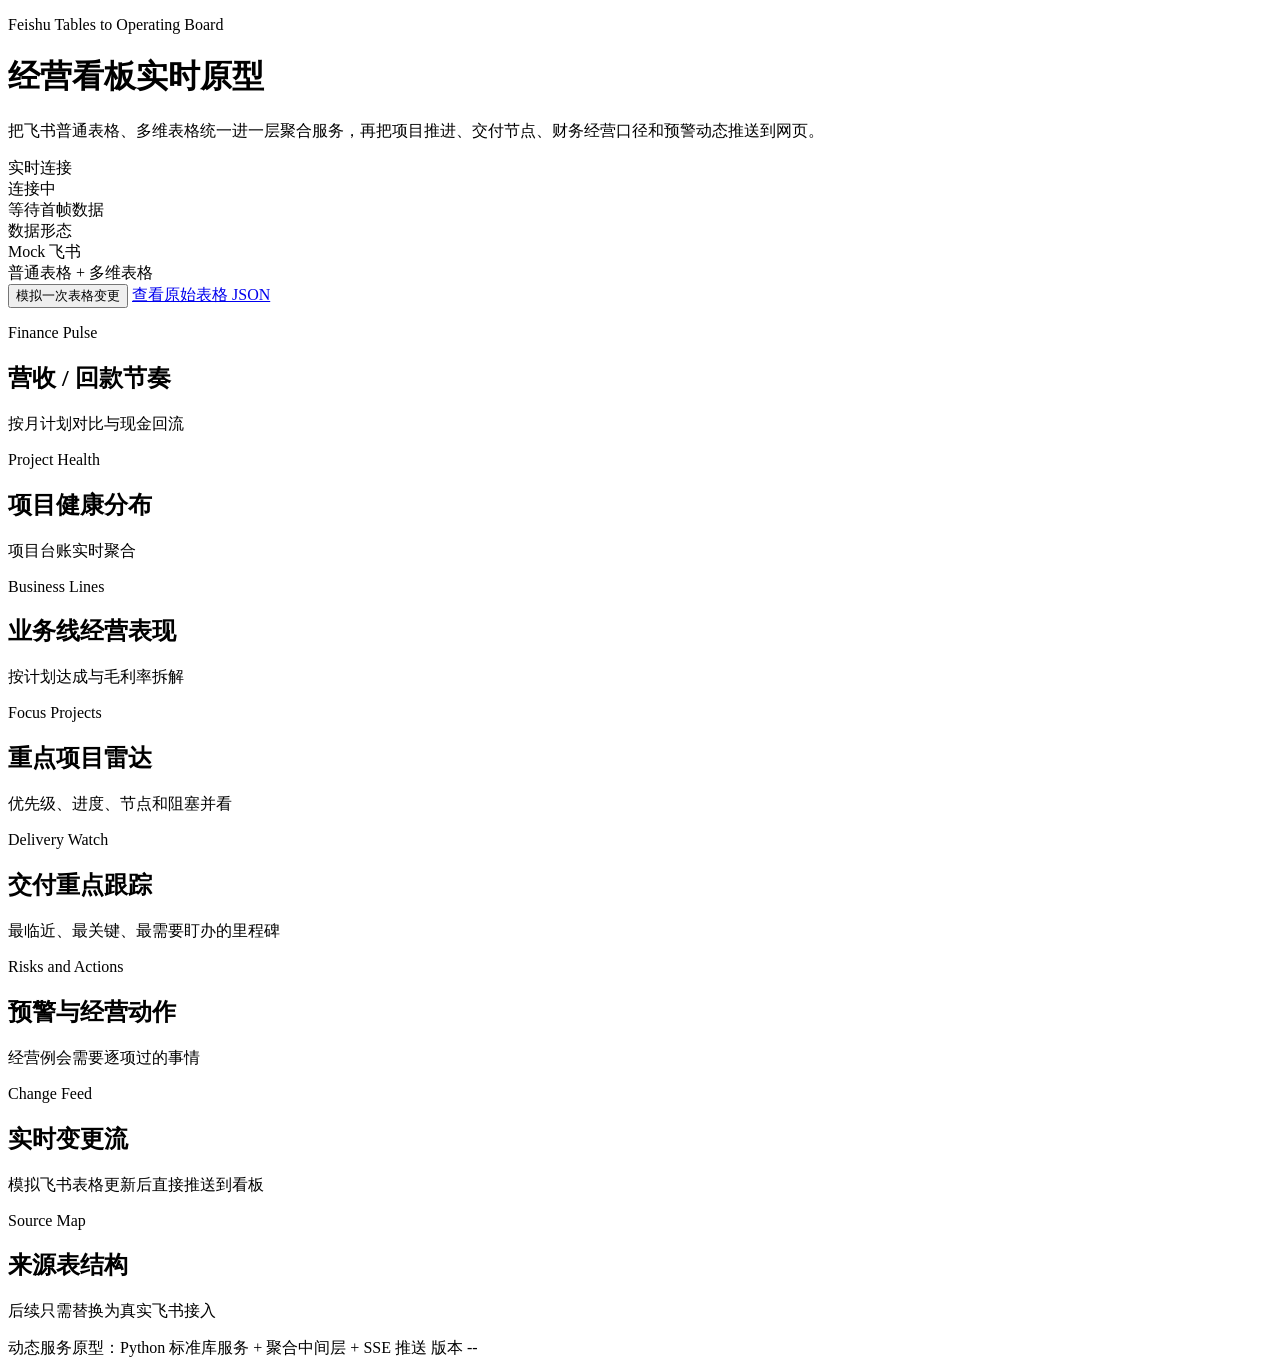
==== feishu-live-demo/static/index.html @ 179b4543 "feat: 添加飞书实时经营看板 demo" ====
<!DOCTYPE html>
<html lang="zh-CN">
<head>
  <meta charset="UTF-8">
  <meta name="viewport" content="width=device-width, initial-scale=1.0">
  <title>飞书经营看板实时原型</title>
  <link rel="stylesheet" href="/styles.css">
</head>
<body>
  <div class="background-wash"></div>
  <header class="hero">
    <div class="hero-copy">
      <p class="eyebrow">Feishu Tables to Operating Board</p>
      <h1>经营看板实时原型</h1>
      <p class="deck">
        把飞书普通表格、多维表格统一进一层聚合服务，再把项目推进、交付节点、财务经营口径和预警动态推送到网页。
      </p>
      <div class="architecture-strip" id="architectureStrip"></div>
    </div>
    <div class="hero-actions">
      <div class="status-card">
        <div class="status-head">
          <span class="status-dot" id="streamDot"></span>
          <span class="status-label">实时连接</span>
        </div>
        <div class="status-main" id="streamStatus">连接中</div>
        <div class="status-sub" id="lastUpdated">等待首帧数据</div>
      </div>
      <div class="status-card">
        <div class="status-label">数据形态</div>
        <div class="status-main" id="sourceMode">Mock 飞书</div>
        <div class="status-sub" id="sourceShape">普通表格 + 多维表格</div>
      </div>
      <div class="button-row">
        <button id="simulateBtn" class="action-button solid">模拟一次表格变更</button>
        <a class="action-button ghost" href="/api/tables" target="_blank" rel="noreferrer">查看原始表格 JSON</a>
      </div>
    </div>
  </header>

  <main class="page">
    <section class="kpi-grid" id="kpiGrid"></section>

    <section class="dashboard-grid">
      <article class="panel panel-span-7">
        <div class="panel-head">
          <div>
            <p class="panel-kicker">Finance Pulse</p>
            <h2>营收 / 回款节奏</h2>
          </div>
          <p class="panel-meta" id="trendMeta">按月计划对比与现金回流</p>
        </div>
        <div id="trendChart" class="trend-shell"></div>
      </article>

      <article class="panel panel-span-5">
        <div class="panel-head">
          <div>
            <p class="panel-kicker">Project Health</p>
            <h2>项目健康分布</h2>
          </div>
          <p class="panel-meta">项目台账实时聚合</p>
        </div>
        <div class="health-layout">
          <div id="healthDonut"></div>
          <div id="sourceSummary" class="source-summary"></div>
        </div>
      </article>

      <article class="panel panel-span-5">
        <div class="panel-head">
          <div>
            <p class="panel-kicker">Business Lines</p>
            <h2>业务线经营表现</h2>
          </div>
          <p class="panel-meta">按计划达成与毛利率拆解</p>
        </div>
        <div id="linePerformance" class="line-performance"></div>
      </article>

      <article class="panel panel-span-7">
        <div class="panel-head">
          <div>
            <p class="panel-kicker">Focus Projects</p>
            <h2>重点项目雷达</h2>
          </div>
          <p class="panel-meta">优先级、进度、节点和阻塞并看</p>
        </div>
        <div id="projectList" class="project-list"></div>
      </article>

      <article class="panel panel-span-7">
        <div class="panel-head">
          <div>
            <p class="panel-kicker">Delivery Watch</p>
            <h2>交付重点跟踪</h2>
          </div>
          <p class="panel-meta">最临近、最关键、最需要盯办的里程碑</p>
        </div>
        <div id="deliveryTable" class="table-shell"></div>
      </article>

      <article class="panel panel-span-5">
        <div class="panel-head">
          <div>
            <p class="panel-kicker">Risks and Actions</p>
            <h2>预警与经营动作</h2>
          </div>
          <p class="panel-meta">经营例会需要逐项过的事情</p>
        </div>
        <div id="alertsList" class="alerts-list"></div>
        <div class="divider"></div>
        <div id="actionBoard" class="action-board"></div>
      </article>

      <article class="panel panel-span-7">
        <div class="panel-head">
          <div>
            <p class="panel-kicker">Change Feed</p>
            <h2>实时变更流</h2>
          </div>
          <p class="panel-meta">模拟飞书表格更新后直接推送到看板</p>
        </div>
        <div id="activityFeed" class="activity-feed"></div>
      </article>

      <article class="panel panel-span-5">
        <div class="panel-head">
          <div>
            <p class="panel-kicker">Source Map</p>
            <h2>来源表结构</h2>
          </div>
          <p class="panel-meta">后续只需替换为真实飞书接入</p>
        </div>
        <div id="sourceTables" class="source-tables"></div>
      </article>
    </section>
  </main>

  <footer class="footer">
    <span>动态服务原型：Python 标准库服务 + 聚合中间层 + SSE 推送</span>
    <span id="footerVersion">版本 --</span>
  </footer>

  <script src="/app.js"></script>
</body>
</html>
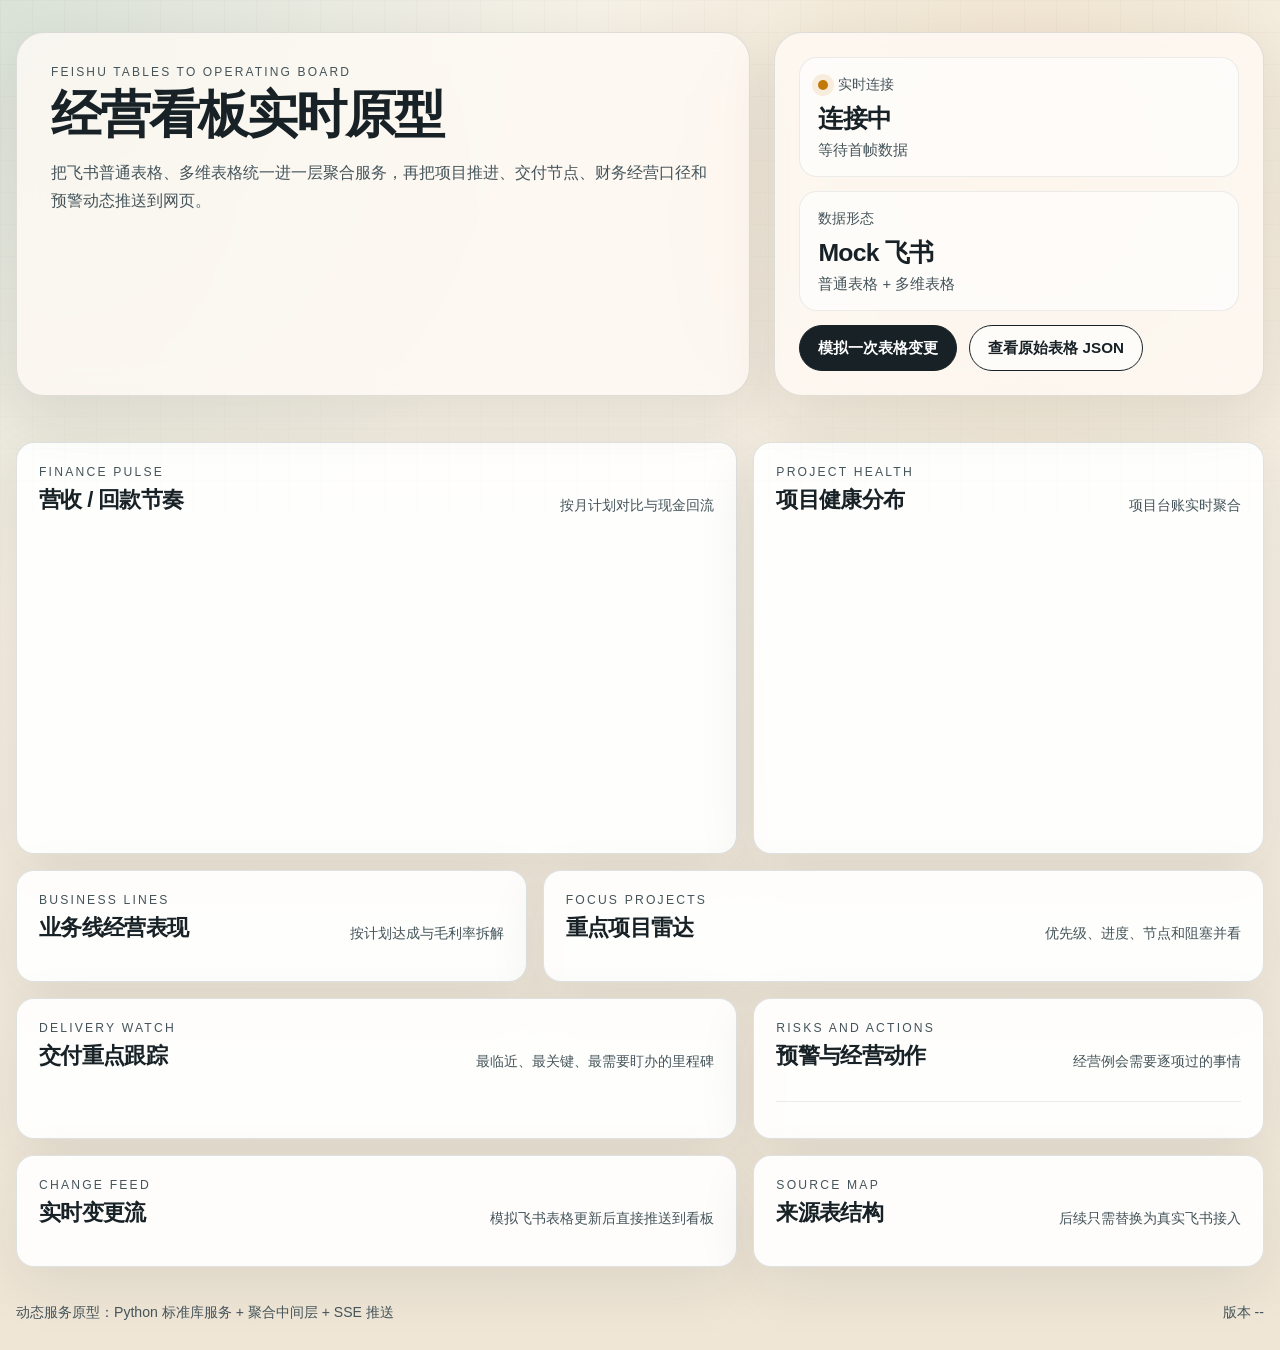
==== commit 23574663: "docs: improve demo docs and fix Pages asset paths" ====
--- a/feishu-live-demo/static/index.html
+++ b/feishu-live-demo/static/index.html
@@ -4,7 +4,7 @@
   <meta charset="UTF-8">
   <meta name="viewport" content="width=device-width, initial-scale=1.0">
   <title>飞书经营看板实时原型</title>
-  <link rel="stylesheet" href="/styles.css">
+  <link rel="stylesheet" href="./styles.css">
 </head>
 <body>
   <div class="background-wash"></div>
@@ -33,7 +33,7 @@
       </div>
       <div class="button-row">
         <button id="simulateBtn" class="action-button solid">模拟一次表格变更</button>
-        <a class="action-button ghost" href="/api/tables" target="_blank" rel="noreferrer">查看原始表格 JSON</a>
+        <a id="tablesLink" class="action-button ghost" href="../data/mock_feishu_tables.json" target="_blank" rel="noreferrer">查看原始表格 JSON</a>
       </div>
     </div>
   </header>
@@ -142,6 +142,6 @@
     <span id="footerVersion">版本 --</span>
   </footer>
 
-  <script src="/app.js"></script>
+  <script src="./app.js"></script>
 </body>
 </html>
--- a/feishu-live-demo/static/styles.css
+++ b/feishu-live-demo/static/styles.css
@@ -0,0 +1,738 @@
+:root {
+  --paper: #f6f1e7;
+  --paper-strong: #fbf7f0;
+  --ink: #172126;
+  --ink-soft: #44545a;
+  --border: rgba(62, 80, 86, 0.16);
+  --panel: rgba(255, 251, 245, 0.8);
+  --panel-strong: rgba(255, 255, 255, 0.92);
+  --teal: #0f766e;
+  --teal-soft: rgba(15, 118, 110, 0.12);
+  --amber: #c17a0a;
+  --amber-soft: rgba(193, 122, 10, 0.14);
+  --rose: #b85c38;
+  --rose-soft: rgba(184, 92, 56, 0.14);
+  --slate: #5d6d70;
+  --slate-soft: rgba(93, 109, 112, 0.14);
+  --critical: #9f2d28;
+  --warning: #c17a0a;
+  --attention: #4c6b72;
+  --green: #177245;
+  --shadow: 0 18px 60px rgba(35, 36, 30, 0.09);
+  --radius-lg: 28px;
+  --radius-md: 18px;
+  --radius-sm: 12px;
+}
+
+* {
+  box-sizing: border-box;
+}
+
+html {
+  font-size: 16px;
+}
+
+body {
+  margin: 0;
+  min-height: 100vh;
+  color: var(--ink);
+  background:
+    radial-gradient(circle at top left, rgba(15, 118, 110, 0.12), transparent 32%),
+    radial-gradient(circle at 80% 10%, rgba(193, 122, 10, 0.12), transparent 28%),
+    linear-gradient(180deg, #f6f1e7 0%, #efe6d6 100%);
+  font-family: "IBM Plex Sans", "Segoe UI", sans-serif;
+}
+
+.background-wash {
+  position: fixed;
+  inset: 0;
+  pointer-events: none;
+  background-image:
+    linear-gradient(rgba(23, 33, 38, 0.04) 1px, transparent 1px),
+    linear-gradient(90deg, rgba(23, 33, 38, 0.04) 1px, transparent 1px);
+  background-size: 32px 32px;
+  mask-image: linear-gradient(180deg, rgba(0, 0, 0, 0.42), transparent 88%);
+}
+
+.hero,
+.page,
+.footer {
+  width: min(1440px, calc(100vw - 32px));
+  margin: 0 auto;
+}
+
+.hero {
+  display: grid;
+  grid-template-columns: 1.35fr 0.9fr;
+  gap: 24px;
+  padding: 32px 0 18px;
+  position: relative;
+}
+
+.hero-copy,
+.hero-actions {
+  background: var(--panel);
+  border: 1px solid var(--border);
+  border-radius: var(--radius-lg);
+  box-shadow: var(--shadow);
+  backdrop-filter: blur(14px);
+}
+
+.hero-copy {
+  padding: 32px 34px 28px;
+}
+
+.eyebrow {
+  margin: 0 0 12px;
+  text-transform: uppercase;
+  letter-spacing: 0.18em;
+  font-size: 0.75rem;
+  color: var(--ink-soft);
+}
+
+.hero h1 {
+  margin: 0;
+  font-size: clamp(2.3rem, 4vw, 4.2rem);
+  line-height: 0.95;
+  font-weight: 720;
+  letter-spacing: -0.04em;
+}
+
+.deck {
+  max-width: 54rem;
+  margin: 18px 0 0;
+  font-size: 1.02rem;
+  line-height: 1.72;
+  color: var(--ink-soft);
+}
+
+.architecture-strip {
+  margin-top: 28px;
+  display: flex;
+  flex-wrap: wrap;
+  gap: 12px;
+}
+
+.arch-pill {
+  display: inline-flex;
+  align-items: center;
+  gap: 10px;
+  padding: 10px 14px;
+  border: 1px solid rgba(23, 33, 38, 0.12);
+  border-radius: 999px;
+  background: rgba(255, 255, 255, 0.62);
+  font-size: 0.9rem;
+}
+
+.arch-index {
+  display: inline-grid;
+  place-items: center;
+  width: 22px;
+  height: 22px;
+  border-radius: 999px;
+  background: var(--teal);
+  color: white;
+  font-size: 0.76rem;
+  font-weight: 700;
+}
+
+.hero-actions {
+  padding: 24px;
+  display: flex;
+  flex-direction: column;
+  gap: 14px;
+  justify-content: space-between;
+}
+
+.status-card {
+  padding: 18px 18px 16px;
+  border-radius: var(--radius-md);
+  background: rgba(255, 255, 255, 0.64);
+  border: 1px solid rgba(23, 33, 38, 0.08);
+}
+
+.status-head,
+.status-label {
+  display: flex;
+  align-items: center;
+  gap: 10px;
+  color: var(--ink-soft);
+  font-size: 0.86rem;
+}
+
+.status-main {
+  margin-top: 8px;
+  font-size: 1.55rem;
+  font-weight: 700;
+  letter-spacing: -0.03em;
+}
+
+.status-sub {
+  margin-top: 6px;
+  color: var(--ink-soft);
+  font-size: 0.92rem;
+}
+
+.status-dot {
+  width: 10px;
+  height: 10px;
+  border-radius: 50%;
+  background: var(--amber);
+  box-shadow: 0 0 0 6px rgba(193, 122, 10, 0.12);
+}
+
+.status-dot.live {
+  background: var(--green);
+  box-shadow: 0 0 0 6px rgba(23, 114, 69, 0.12);
+}
+
+.status-dot.offline {
+  background: var(--rose);
+  box-shadow: 0 0 0 6px rgba(184, 92, 56, 0.12);
+}
+
+.button-row {
+  display: flex;
+  flex-wrap: wrap;
+  gap: 12px;
+}
+
+.action-button {
+  display: inline-flex;
+  align-items: center;
+  justify-content: center;
+  min-height: 46px;
+  padding: 0 18px;
+  border-radius: 999px;
+  text-decoration: none;
+  font-weight: 600;
+  font-size: 0.95rem;
+  border: 1px solid var(--ink);
+  cursor: pointer;
+  transition: transform 0.18s ease, box-shadow 0.18s ease, background 0.18s ease;
+}
+
+.action-button:hover {
+  transform: translateY(-1px);
+  box-shadow: 0 12px 30px rgba(23, 33, 38, 0.09);
+}
+
+.action-button.solid {
+  background: var(--ink);
+  color: white;
+}
+
+.action-button.ghost {
+  color: var(--ink);
+  background: rgba(255, 255, 255, 0.58);
+}
+
+.page {
+  padding-bottom: 28px;
+}
+
+.kpi-grid {
+  display: grid;
+  grid-template-columns: repeat(5, minmax(0, 1fr));
+  gap: 16px;
+  margin: 10px 0 18px;
+}
+
+.kpi-card,
+.panel {
+  background: var(--panel-strong);
+  border: 1px solid var(--border);
+  border-radius: var(--radius-md);
+  box-shadow: var(--shadow);
+}
+
+.kpi-card {
+  padding: 18px 18px 16px;
+  position: relative;
+  overflow: hidden;
+}
+
+.kpi-card::before {
+  content: "";
+  position: absolute;
+  inset: 0 auto auto 0;
+  width: 100%;
+  height: 4px;
+}
+
+.tone-teal::before {
+  background: linear-gradient(90deg, #0f766e, #47b6a7);
+}
+
+.tone-ink::before {
+  background: linear-gradient(90deg, #172126, #4c6b72);
+}
+
+.tone-amber::before {
+  background: linear-gradient(90deg, #c17a0a, #e8b24b);
+}
+
+.tone-rose::before {
+  background: linear-gradient(90deg, #b85c38, #e59c79);
+}
+
+.tone-slate::before {
+  background: linear-gradient(90deg, #5d6d70, #90a6aa);
+}
+
+.kpi-label {
+  color: var(--ink-soft);
+  font-size: 0.88rem;
+}
+
+.kpi-value {
+  margin-top: 10px;
+  font-size: 1.9rem;
+  font-weight: 730;
+  letter-spacing: -0.04em;
+}
+
+.kpi-detail,
+.kpi-signal {
+  margin-top: 8px;
+  color: var(--ink-soft);
+  font-size: 0.92rem;
+  line-height: 1.5;
+}
+
+.dashboard-grid {
+  display: grid;
+  grid-template-columns: repeat(12, minmax(0, 1fr));
+  gap: 16px;
+}
+
+.panel {
+  padding: 22px;
+}
+
+.panel-span-7 {
+  grid-column: span 7;
+}
+
+.panel-span-5 {
+  grid-column: span 5;
+}
+
+.panel-head {
+  display: flex;
+  align-items: flex-end;
+  justify-content: space-between;
+  gap: 16px;
+  margin-bottom: 16px;
+}
+
+.panel-kicker {
+  margin: 0 0 6px;
+  font-size: 0.76rem;
+  text-transform: uppercase;
+  letter-spacing: 0.18em;
+  color: var(--ink-soft);
+}
+
+.panel h2 {
+  margin: 0;
+  font-size: 1.38rem;
+  letter-spacing: -0.03em;
+}
+
+.panel-meta {
+  margin: 0;
+  color: var(--ink-soft);
+  font-size: 0.9rem;
+}
+
+.trend-shell {
+  min-height: 300px;
+}
+
+.trend-svg {
+  width: 100%;
+  height: auto;
+  display: block;
+}
+
+.trend-legend {
+  display: flex;
+  flex-wrap: wrap;
+  gap: 16px;
+  margin-top: 16px;
+  color: var(--ink-soft);
+  font-size: 0.88rem;
+}
+
+.legend-swatch {
+  width: 12px;
+  height: 12px;
+  border-radius: 999px;
+  display: inline-block;
+  margin-right: 8px;
+}
+
+.health-layout {
+  display: grid;
+  grid-template-columns: 230px 1fr;
+  gap: 12px;
+  align-items: center;
+  min-height: 300px;
+}
+
+.ring {
+  width: 192px;
+  height: 192px;
+  border-radius: 50%;
+  display: grid;
+  place-items: center;
+  margin: 0 auto;
+}
+
+.ring-hole {
+  width: 126px;
+  height: 126px;
+  border-radius: 50%;
+  background: #fffdf9;
+  display: flex;
+  flex-direction: column;
+  align-items: center;
+  justify-content: center;
+  border: 1px solid rgba(23, 33, 38, 0.08);
+}
+
+.ring-number {
+  font-size: 2rem;
+  font-weight: 700;
+  letter-spacing: -0.04em;
+}
+
+.ring-label {
+  color: var(--ink-soft);
+  font-size: 0.88rem;
+}
+
+.health-legend,
+.source-summary {
+  display: flex;
+  flex-direction: column;
+  gap: 10px;
+}
+
+.legend-row,
+.summary-row {
+  display: flex;
+  align-items: center;
+  justify-content: space-between;
+  gap: 12px;
+  padding: 12px 14px;
+  background: rgba(246, 241, 231, 0.72);
+  border-radius: 14px;
+  border: 1px solid rgba(23, 33, 38, 0.06);
+  font-size: 0.94rem;
+}
+
+.legend-left {
+  display: flex;
+  align-items: center;
+  gap: 10px;
+}
+
+.legend-chip {
+  width: 10px;
+  height: 10px;
+  border-radius: 999px;
+}
+
+.line-performance,
+.project-list,
+.alerts-list,
+.action-board,
+.activity-feed,
+.source-tables {
+  display: flex;
+  flex-direction: column;
+  gap: 12px;
+}
+
+.line-row,
+.project-card,
+.alert-card,
+.activity-item,
+.source-table-card,
+.action-card {
+  padding: 14px 16px;
+  border-radius: 16px;
+  background: rgba(248, 243, 236, 0.85);
+  border: 1px solid rgba(23, 33, 38, 0.06);
+}
+
+.line-head,
+.project-head,
+.action-head,
+.activity-head,
+.source-head {
+  display: flex;
+  justify-content: space-between;
+  align-items: flex-start;
+  gap: 14px;
+}
+
+.line-name,
+.project-name,
+.action-title,
+.source-name {
+  font-weight: 650;
+}
+
+.line-metrics,
+.project-meta,
+.activity-detail,
+.source-meta,
+.action-meta,
+.alert-detail {
+  margin-top: 8px;
+  color: var(--ink-soft);
+  font-size: 0.92rem;
+  line-height: 1.55;
+}
+
+.line-bar-track,
+.progress-track {
+  width: 100%;
+  height: 10px;
+  margin-top: 12px;
+  border-radius: 999px;
+  overflow: hidden;
+  background: rgba(23, 33, 38, 0.08);
+}
+
+.line-bar-fill,
+.progress-fill {
+  height: 100%;
+  border-radius: inherit;
+  background: linear-gradient(90deg, #0f766e, #49b6a9);
+  transition: width 0.45s ease;
+}
+
+.project-card {
+  background: rgba(255, 255, 255, 0.9);
+}
+
+.badge-row {
+  display: flex;
+  flex-wrap: wrap;
+  gap: 8px;
+  margin-top: 10px;
+}
+
+.badge {
+  display: inline-flex;
+  align-items: center;
+  gap: 6px;
+  padding: 5px 10px;
+  border-radius: 999px;
+  font-size: 0.78rem;
+  font-weight: 600;
+}
+
+.badge.health-red,
+.alert-critical {
+  background: rgba(159, 45, 40, 0.1);
+  color: var(--critical);
+}
+
+.badge.health-amber,
+.alert-warning {
+  background: rgba(193, 122, 10, 0.12);
+  color: var(--warning);
+}
+
+.badge.health-green {
+  background: rgba(23, 114, 69, 0.12);
+  color: var(--green);
+}
+
+.badge.priority-p0 {
+  background: rgba(184, 92, 56, 0.12);
+  color: var(--rose);
+}
+
+.badge.priority-p1 {
+  background: rgba(15, 118, 110, 0.12);
+  color: var(--teal);
+}
+
+.badge.priority-p2 {
+  background: rgba(93, 109, 112, 0.14);
+  color: var(--slate);
+}
+
+.table-shell {
+  overflow: auto;
+}
+
+.delivery-table {
+  width: 100%;
+  border-collapse: collapse;
+  min-width: 720px;
+}
+
+.delivery-table th,
+.delivery-table td {
+  padding: 12px 8px;
+  text-align: left;
+  border-bottom: 1px solid rgba(23, 33, 38, 0.08);
+  vertical-align: top;
+  font-size: 0.9rem;
+}
+
+.delivery-table th {
+  color: var(--ink-soft);
+  font-weight: 600;
+}
+
+.muted {
+  color: var(--ink-soft);
+}
+
+.divider {
+  margin: 14px 0;
+  border-top: 1px solid rgba(23, 33, 38, 0.08);
+}
+
+.alert-card {
+  border-left: 4px solid transparent;
+}
+
+.alert-critical {
+  border-left-color: var(--critical);
+}
+
+.alert-warning {
+  border-left-color: var(--warning);
+}
+
+.alert-attention {
+  border-left-color: var(--attention);
+}
+
+.alert-head {
+  display: flex;
+  justify-content: space-between;
+  gap: 12px;
+  font-weight: 650;
+}
+
+.alert-foot,
+.activity-meta {
+  margin-top: 8px;
+  color: var(--ink-soft);
+  font-size: 0.84rem;
+}
+
+.action-progress,
+.source-grid {
+  margin-top: 10px;
+}
+
+.activity-item {
+  display: grid;
+  grid-template-columns: 60px 1fr;
+  gap: 12px;
+  align-items: start;
+}
+
+.activity-time {
+  font-size: 0.84rem;
+  font-weight: 700;
+  color: var(--ink-soft);
+  padding-top: 2px;
+}
+
+.activity-source {
+  display: inline-flex;
+  align-items: center;
+  gap: 8px;
+  padding: 5px 10px;
+  border-radius: 999px;
+  background: rgba(255, 255, 255, 0.78);
+  color: var(--ink-soft);
+  font-size: 0.77rem;
+}
+
+.activity-tone.teal {
+  border-left: 3px solid var(--teal);
+}
+
+.activity-tone.amber {
+  border-left: 3px solid var(--amber);
+}
+
+.activity-tone.red {
+  border-left: 3px solid var(--rose);
+}
+
+.activity-tone.slate {
+  border-left: 3px solid var(--slate);
+}
+
+.footer {
+  display: flex;
+  justify-content: space-between;
+  gap: 16px;
+  padding: 8px 0 28px;
+  color: var(--ink-soft);
+  font-size: 0.88rem;
+}
+
+@media (max-width: 1180px) {
+  .hero {
+    grid-template-columns: 1fr;
+  }
+
+  .kpi-grid {
+    grid-template-columns: repeat(2, minmax(0, 1fr));
+  }
+
+  .panel-span-7,
+  .panel-span-5 {
+    grid-column: span 12;
+  }
+
+  .health-layout {
+    grid-template-columns: 1fr;
+  }
+}
+
+@media (max-width: 720px) {
+  .hero,
+  .page,
+  .footer {
+    width: min(100vw - 20px, 1440px);
+  }
+
+  .hero-copy,
+  .hero-actions,
+  .panel {
+    padding: 18px;
+    border-radius: 20px;
+  }
+
+  .hero h1 {
+    font-size: 2.3rem;
+  }
+
+  .kpi-grid {
+    grid-template-columns: 1fr;
+  }
+
+  .activity-item {
+    grid-template-columns: 1fr;
+  }
+
+  .footer {
+    flex-direction: column;
+  }
+}
